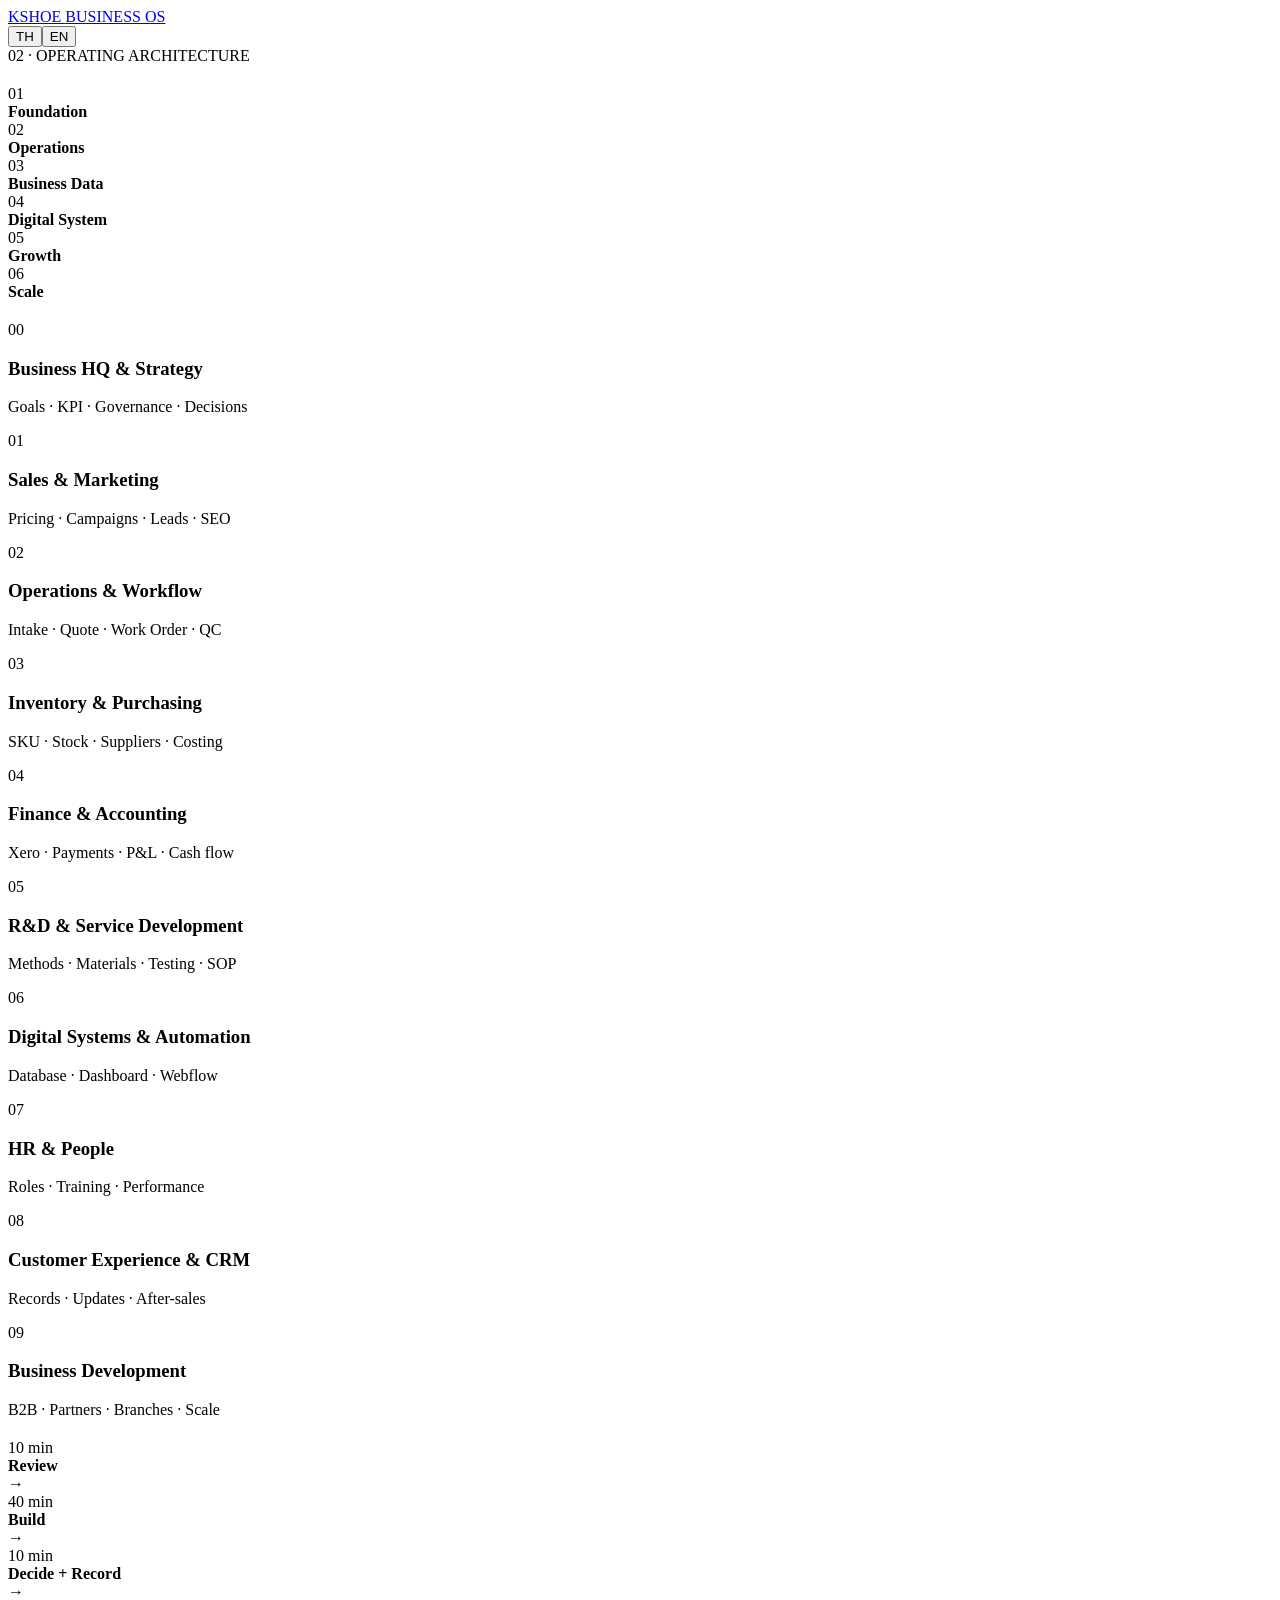
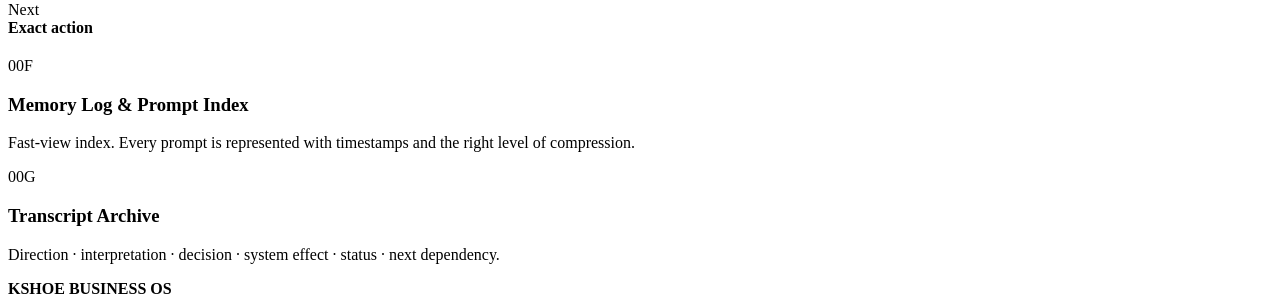
==== business-flow.html @ c4e1a525 "Add unified site business-flow.html" ====
<!doctype html><html lang="en"><head><meta charset="utf-8"><meta name="viewport" content="width=device-width,initial-scale=1"><title>Business Flow · Kshoe Business OS</title><link rel="stylesheet" href="assets/styles.css"><script defer src="assets/app.js"></script></head><body><header class="topbar"><nav class="shell"><a class="brand" href="index.html">KSHOE <span>BUSINESS OS</span></a><div class="navlinks"><a href="index.html" data-i18n="overview"></a><a href="frameworks.html" data-i18n="frameworks"></a><a class="active" href="business-flow.html" data-i18n="flow"></a><a href="growth.html" data-i18n="growth"></a></div><div class="lang"><button data-lang="th">TH</button><button data-lang="en">EN</button></div></nav></header><main><section class="page-hero shell"><div class="eyebrow">02 · OPERATING ARCHITECTURE</div><h1 data-i18n="flowTitle"></h1><p data-i18n="flowBody"></p></section><section class="section dark"><div class="shell"><div class="section-head"><div><div class="eyebrow" data-i18n="sixLayers"></div><h2 data-i18n="sixLayersTitle"></h2></div></div><div class="flow"><div class="step">01<br><b>Foundation</b></div><div class="step">02<br><b>Operations</b></div><div class="step">03<br><b>Business Data</b></div><div class="step">04<br><b>Digital System</b></div><div class="step">05<br><b>Growth</b></div><div class="step">06<br><b>Scale</b></div></div></div></section><section class="section"><div class="shell"><div class="section-head"><div><div class="eyebrow" data-i18n="departments"></div><h2 data-i18n="departmentsTitle"></h2></div></div><div class="grid"><div class="card"><span class="num">00</span><h3>Business HQ & Strategy</h3><p>Goals · KPI · Governance · Decisions</p></div><div class="card"><span class="num">01</span><h3>Sales & Marketing</h3><p>Pricing · Campaigns · Leads · SEO</p></div><div class="card"><span class="num">02</span><h3>Operations & Workflow</h3><p>Intake · Quote · Work Order · QC</p></div><div class="card"><span class="num">03</span><h3>Inventory & Purchasing</h3><p>SKU · Stock · Suppliers · Costing</p></div><div class="card"><span class="num">04</span><h3>Finance & Accounting</h3><p>Xero · Payments · P&L · Cash flow</p></div><div class="card"><span class="num">05</span><h3>R&D & Service Development</h3><p>Methods · Materials · Testing · SOP</p></div><div class="card"><span class="num">06</span><h3>Digital Systems & Automation</h3><p>Database · Dashboard · Webflow</p></div><div class="card"><span class="num">07</span><h3>HR & People</h3><p>Roles · Training · Performance</p></div><div class="card"><span class="num">08</span><h3>Customer Experience & CRM</h3><p>Records · Updates · After-sales</p></div><div class="card"><span class="num">09</span><h3>Business Development</h3><p>B2B · Partners · Branches · Scale</p></div></div></div></section><section class="section copper"><div class="shell"><div class="section-head"><div><div class="eyebrow" data-i18n="session"></div><h2 data-i18n="sessionTitle"></h2></div></div><div class="flow"><div class="step">10 min<br><b>Review</b></div><div class="arrow">→</div><div class="step">40 min<br><b>Build</b></div><div class="arrow">→</div><div class="step">10 min<br><b>Decide + Record</b></div><div class="arrow">→</div><div class="step">Next<br><b>Exact action</b></div></div></div></section><section class="section"><div class="shell"><div class="section-head"><div><div class="eyebrow" data-i18n="memory"></div><h2 data-i18n="memoryTitle"></h2></div></div><div class="matrix"><div class="card"><span class="num">00F</span><h3>Memory Log & Prompt Index</h3><p>Fast-view index. Every prompt is represented with timestamps and the right level of compression.</p></div><div class="card"><span class="num">00G</span><h3>Transcript Archive</h3><p>Direction · interpretation · decision · system effect · status · next dependency.</p></div></div></div></section></main><footer class="footer shell"><b>KSHOE BUSINESS OS</b><span data-i18n="footer"></span></footer></body></html>
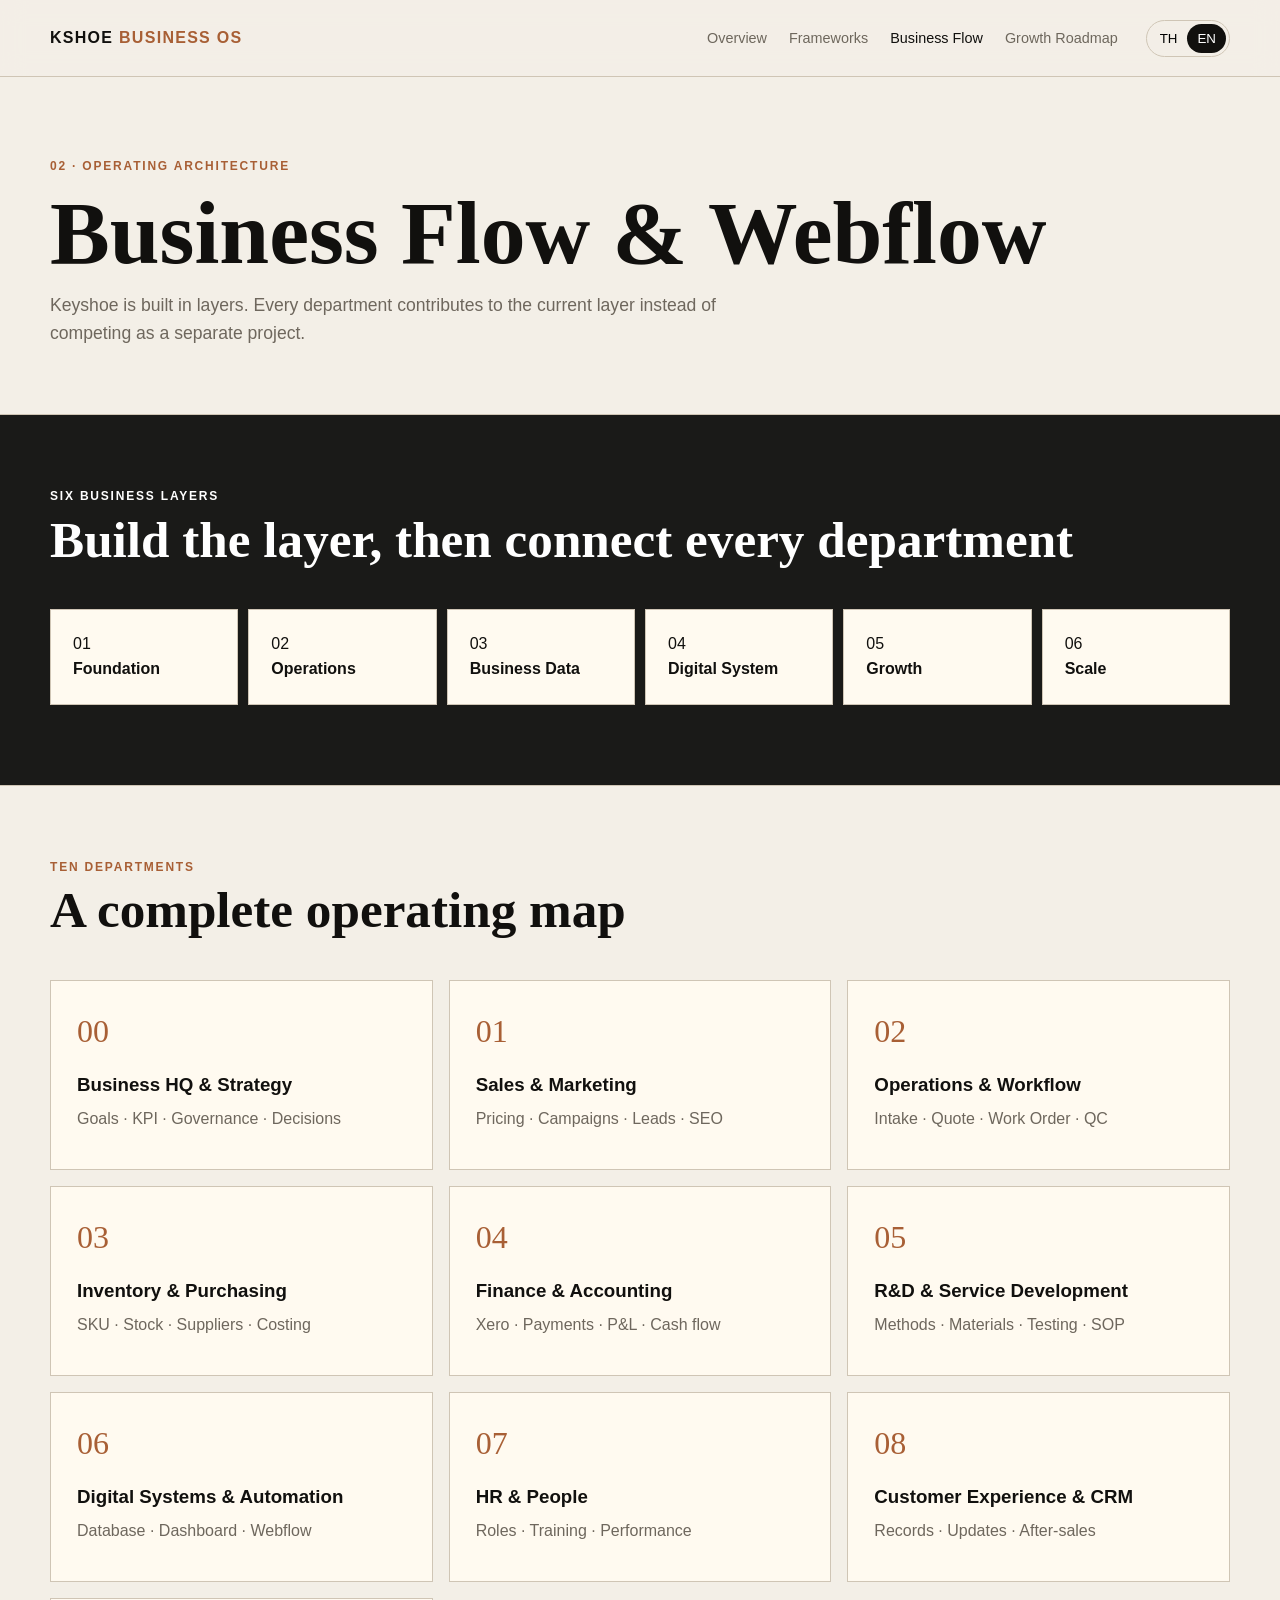
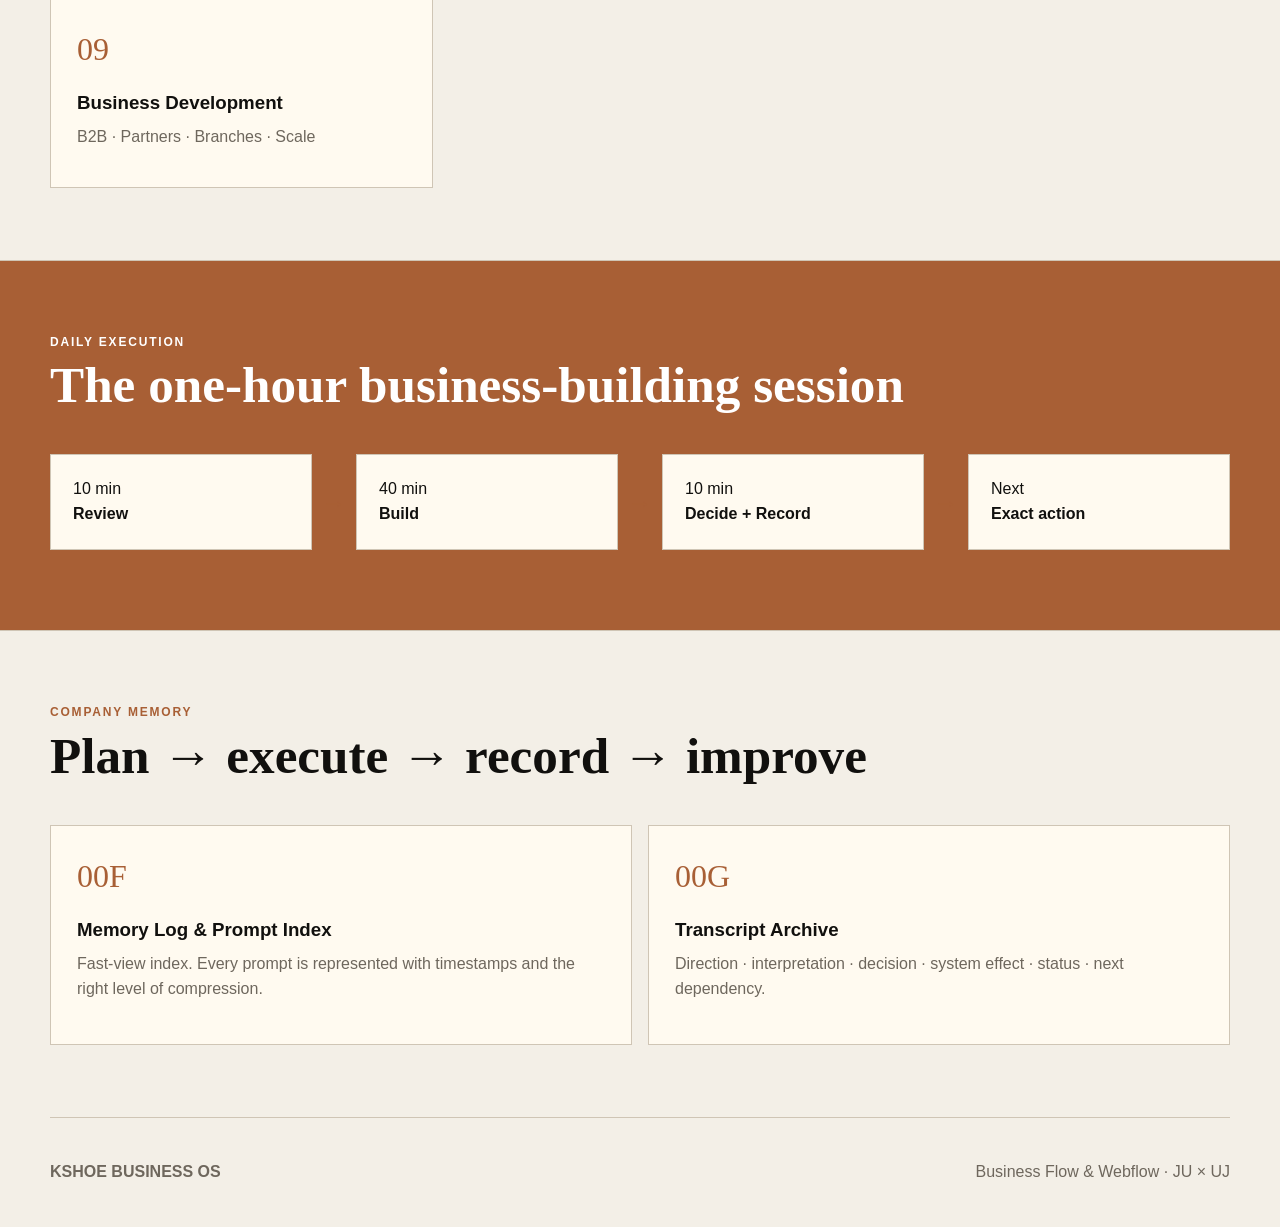
==== commit d80335ae: "Bust language-script cache in business-flow.html" ====
--- a/business-flow.html
+++ b/business-flow.html
@@ -1,2 +1,2 @@
-<!doctype html><html lang="en"><head><meta charset="utf-8"><meta name="viewport" content="width=device-width,initial-scale=1"><title>Business Flow · Kshoe Business OS</title><link rel="stylesheet" href="assets/styles.css"><script defer src="assets/app.js"></script></head><body><header class="topbar"><nav class="shell"><a class="brand" href="index.html">KSHOE <span>BUSINESS OS</span></a><div class="navlinks"><a href="index.html" data-i18n="overview"></a><a href="frameworks.html" data-i18n="frameworks"></a><a class="active" href="business-flow.html" data-i18n="flow"></a><a href="growth.html" data-i18n="growth"></a></div><div class="lang"><button data-lang="th">TH</button><button data-lang="en">EN</button></div></nav></header><main><section class="page-hero shell"><div class="eyebrow">02 · OPERATING ARCHITECTURE</div><h1 data-i18n="flowTitle"></h1><p data-i18n="flowBody"></p></section><section class="section dark"><div class="shell"><div class="section-head"><div><div class="eyebrow" data-i18n="sixLayers"></div><h2 data-i18n="sixLayersTitle"></h2></div></div><div class="flow"><div class="step">01<br><b>Foundation</b></div><div class="step">02<br><b>Operations</b></div><div class="step">03<br><b>Business Data</b></div><div class="step">04<br><b>Digital System</b></div><div class="step">05<br><b>Growth</b></div><div class="step">06<br><b>Scale</b></div></div></div></section><section class="section"><div class="shell"><div class="section-head"><div><div class="eyebrow" data-i18n="departments"></div><h2 data-i18n="departmentsTitle"></h2></div></div><div class="grid"><div class="card"><span class="num">00</span><h3>Business HQ & Strategy</h3><p>Goals · KPI · Governance · Decisions</p></div><div class="card"><span class="num">01</span><h3>Sales & Marketing</h3><p>Pricing · Campaigns · Leads · SEO</p></div><div class="card"><span class="num">02</span><h3>Operations & Workflow</h3><p>Intake · Quote · Work Order · QC</p></div><div class="card"><span class="num">03</span><h3>Inventory & Purchasing</h3><p>SKU · Stock · Suppliers · Costing</p></div><div class="card"><span class="num">04</span><h3>Finance & Accounting</h3><p>Xero · Payments · P&L · Cash flow</p></div><div class="card"><span class="num">05</span><h3>R&D & Service Development</h3><p>Methods · Materials · Testing · SOP</p></div><div class="card"><span class="num">06</span><h3>Digital Systems & Automation</h3><p>Database · Dashboard · Webflow</p></div><div class="card"><span class="num">07</span><h3>HR & People</h3><p>Roles · Training · Performance</p></div><div class="card"><span class="num">08</span><h3>Customer Experience & CRM</h3><p>Records · Updates · After-sales</p></div><div class="card"><span class="num">09</span><h3>Business Development</h3><p>B2B · Partners · Branches · Scale</p></div></div></div></section><section class="section copper"><div class="shell"><div class="section-head"><div><div class="eyebrow" data-i18n="session"></div><h2 data-i18n="sessionTitle"></h2></div></div><div class="flow"><div class="step">10 min<br><b>Review</b></div><div class="arrow">→</div><div class="step">40 min<br><b>Build</b></div><div class="arrow">→</div><div class="step">10 min<br><b>Decide + Record</b></div><div class="arrow">→</div><div class="step">Next<br><b>Exact action</b></div></div></div></section><section class="section"><div class="shell"><div class="section-head"><div><div class="eyebrow" data-i18n="memory"></div><h2 data-i18n="memoryTitle"></h2></div></div><div class="matrix"><div class="card"><span class="num">00F</span><h3>Memory Log & Prompt Index</h3><p>Fast-view index. Every prompt is represented with timestamps and the right level of compression.</p></div><div class="card"><span class="num">00G</span><h3>Transcript Archive</h3><p>Direction · interpretation · decision · system effect · status · next dependency.</p></div></div></div></section></main><footer class="footer shell"><b>KSHOE BUSINESS OS</b><span data-i18n="footer"></span></footer></body></html>
+<!doctype html><html lang="en"><head><meta charset="utf-8"><meta name="viewport" content="width=device-width,initial-scale=1"><title>Business Flow · Kshoe Business OS</title><link rel="stylesheet" href="assets/styles.css"><script defer src="assets/app.js?v=2"></script></head><body><header class="topbar"><nav class="shell"><a class="brand" href="index.html">KSHOE <span>BUSINESS OS</span></a><div class="navlinks"><a href="index.html" data-i18n="overview"></a><a href="frameworks.html" data-i18n="frameworks"></a><a class="active" href="business-flow.html" data-i18n="flow"></a><a href="growth.html" data-i18n="growth"></a></div><div class="lang"><button data-lang="th">TH</button><button data-lang="en">EN</button></div></nav></header><main><section class="page-hero shell"><div class="eyebrow">02 · OPERATING ARCHITECTURE</div><h1 data-i18n="flowTitle"></h1><p data-i18n="flowBody"></p></section><section class="section dark"><div class="shell"><div class="section-head"><div><div class="eyebrow" data-i18n="sixLayers"></div><h2 data-i18n="sixLayersTitle"></h2></div></div><div class="flow"><div class="step">01<br><b>Foundation</b></div><div class="step">02<br><b>Operations</b></div><div class="step">03<br><b>Business Data</b></div><div class="step">04<br><b>Digital System</b></div><div class="step">05<br><b>Growth</b></div><div class="step">06<br><b>Scale</b></div></div></div></section><section class="section"><div class="shell"><div class="section-head"><div><div class="eyebrow" data-i18n="departments"></div><h2 data-i18n="departmentsTitle"></h2></div></div><div class="grid"><div class="card"><span class="num">00</span><h3>Business HQ & Strategy</h3><p>Goals · KPI · Governance · Decisions</p></div><div class="card"><span class="num">01</span><h3>Sales & Marketing</h3><p>Pricing · Campaigns · Leads · SEO</p></div><div class="card"><span class="num">02</span><h3>Operations & Workflow</h3><p>Intake · Quote · Work Order · QC</p></div><div class="card"><span class="num">03</span><h3>Inventory & Purchasing</h3><p>SKU · Stock · Suppliers · Costing</p></div><div class="card"><span class="num">04</span><h3>Finance & Accounting</h3><p>Xero · Payments · P&L · Cash flow</p></div><div class="card"><span class="num">05</span><h3>R&D & Service Development</h3><p>Methods · Materials · Testing · SOP</p></div><div class="card"><span class="num">06</span><h3>Digital Systems & Automation</h3><p>Database · Dashboard · Webflow</p></div><div class="card"><span class="num">07</span><h3>HR & People</h3><p>Roles · Training · Performance</p></div><div class="card"><span class="num">08</span><h3>Customer Experience & CRM</h3><p>Records · Updates · After-sales</p></div><div class="card"><span class="num">09</span><h3>Business Development</h3><p>B2B · Partners · Branches · Scale</p></div></div></div></section><section class="section copper"><div class="shell"><div class="section-head"><div><div class="eyebrow" data-i18n="session"></div><h2 data-i18n="sessionTitle"></h2></div></div><div class="flow"><div class="step">10 min<br><b>Review</b></div><div class="arrow">→</div><div class="step">40 min<br><b>Build</b></div><div class="arrow">→</div><div class="step">10 min<br><b>Decide + Record</b></div><div class="arrow">→</div><div class="step">Next<br><b>Exact action</b></div></div></div></section><section class="section"><div class="shell"><div class="section-head"><div><div class="eyebrow" data-i18n="memory"></div><h2 data-i18n="memoryTitle"></h2></div></div><div class="matrix"><div class="card"><span class="num">00F</span><h3>Memory Log & Prompt Index</h3><p>Fast-view index. Every prompt is represented with timestamps and the right level of compression.</p></div><div class="card"><span class="num">00G</span><h3>Transcript Archive</h3><p>Direction · interpretation · decision · system effect · status · next dependency.</p></div></div></div></section></main><footer class="footer shell"><b>KSHOE BUSINESS OS</b><span data-i18n="footer"></span></footer></body></html>
 
--- a/assets/styles.css
+++ b/assets/styles.css
@@ -0,0 +1,2 @@
+:root{--ink:#11100e;--paper:#f3efe7;--cream:#fffaf0;--copper:#a85f35;--line:#cfc5b5;--muted:#6e675d;--dark:#1a1a18}*{box-sizing:border-box}html{scroll-behavior:smooth}body{margin:0;background:var(--paper);color:var(--ink);font-family:Inter,"Segoe UI",Arial,sans-serif;line-height:1.55}a{color:inherit;text-decoration:none}.shell{width:min(1180px,calc(100% - 40px));margin:auto}.topbar{position:sticky;top:0;z-index:20;background:rgba(243,239,231,.94);backdrop-filter:blur(12px);border-bottom:1px solid var(--line)}nav{min-height:76px;display:flex;align-items:center;gap:28px}.brand{font-weight:900;letter-spacing:.08em}.brand span{color:var(--copper)}.navlinks{display:flex;gap:22px;margin-left:auto}.navlinks a{font-size:.9rem;color:var(--muted)}.navlinks a.active,.navlinks a:hover{color:var(--ink)}.lang{display:flex;border:1px solid var(--line);border-radius:999px;padding:3px}.lang button{border:0;background:transparent;padding:7px 10px;border-radius:999px;cursor:pointer}.lang button.on{background:var(--ink);color:white}.hero{padding:90px 0 72px;display:grid;grid-template-columns:1.25fr .75fr;gap:60px;align-items:end}.eyebrow{color:var(--copper);font-size:.75rem;font-weight:800;letter-spacing:.15em}.hero h1{font-family:Georgia,serif;font-size:clamp(3rem,7vw,6.7rem);line-height:.92;letter-spacing:-.06em;margin:18px 0 24px}.hero p{font-size:1.1rem;color:var(--muted);max-width:680px}.hero-card{background:var(--dark);color:white;padding:34px;border-radius:4px}.hero-card b{font-family:Georgia,serif;font-size:2.2rem;display:block}.hero-card span{color:#c9c1b5}.cta{display:inline-flex;margin-top:24px;background:var(--copper);color:white;padding:13px 18px;border-radius:2px;font-weight:700}.section{padding:72px 0;border-top:1px solid var(--line)}.section.dark{background:var(--dark);color:white}.section.copper{background:var(--copper);color:white}.section-head{display:flex;justify-content:space-between;gap:30px;align-items:end;margin-bottom:36px}.section h2{font-family:Georgia,serif;font-size:clamp(2rem,4vw,4rem);line-height:1;margin:8px 0}.section-head p{max-width:520px;color:var(--muted)}.dark .section-head p,.copper .section-head p{color:#d5cec4}.grid{display:grid;grid-template-columns:repeat(3,1fr);gap:16px}.card{background:var(--cream);border:1px solid var(--line);padding:26px;min-height:190px}.dark .card{background:#24231f;border-color:#3e3b35}.card .num{font-family:Georgia,serif;color:var(--copper);font-size:2rem}.card h3{margin:14px 0 8px}.card p{color:var(--muted);margin:0}.dark .card p{color:#bbb3a8}.flow{display:flex;align-items:stretch;gap:10px;overflow:auto;padding-bottom:8px}.flow .step{min-width:165px;flex:1;background:var(--cream);border:1px solid var(--line);padding:22px}.flow .arrow{display:grid;place-items:center;color:var(--copper);font-size:1.5rem}.timeline{display:grid;grid-template-columns:repeat(4,1fr);gap:2px}.phase{background:var(--cream);padding:28px;border-top:5px solid var(--copper)}.phase small{color:var(--copper);font-weight:800}.list{display:grid;gap:10px;margin-top:18px}.list div{padding:13px 0;border-top:1px solid var(--line)}.rule{font-family:Georgia,serif;font-size:clamp(1.7rem,4vw,3.5rem);max-width:900px}.footer{padding:42px 0;border-top:1px solid var(--line);display:flex;justify-content:space-between;color:var(--muted)}.pill{display:inline-block;border:1px solid currentColor;border-radius:999px;padding:5px 10px;font-size:.75rem;margin:3px}.matrix{display:grid;grid-template-columns:repeat(2,1fr);gap:16px}.matrix .card{min-height:220px}.subnav{display:flex;gap:8px;flex-wrap:wrap;margin-top:20px}.subnav a{border:1px solid var(--line);padding:9px 12px;border-radius:999px;font-size:.85rem}.quote{font-family:Georgia,serif;font-size:clamp(2rem,5vw,4.5rem);line-height:1.05;max-width:1000px;margin:0}.page-hero{padding:80px 0 50px}.page-hero h1{font-family:Georgia,serif;font-size:clamp(3rem,7vw,6rem);line-height:.95;margin:14px 0}.page-hero p{max-width:720px;color:var(--muted);font-size:1.1rem}@media(max-width:850px){.navlinks{display:none}.hero{grid-template-columns:1fr;padding-top:55px}.grid,.timeline,.matrix{grid-template-columns:1fr}.section-head{display:block}.shell{width:min(100% - 28px,1180px)}.flow .arrow{display:none}.footer{display:block}.footer span{display:block;margin-top:8px}}
+
